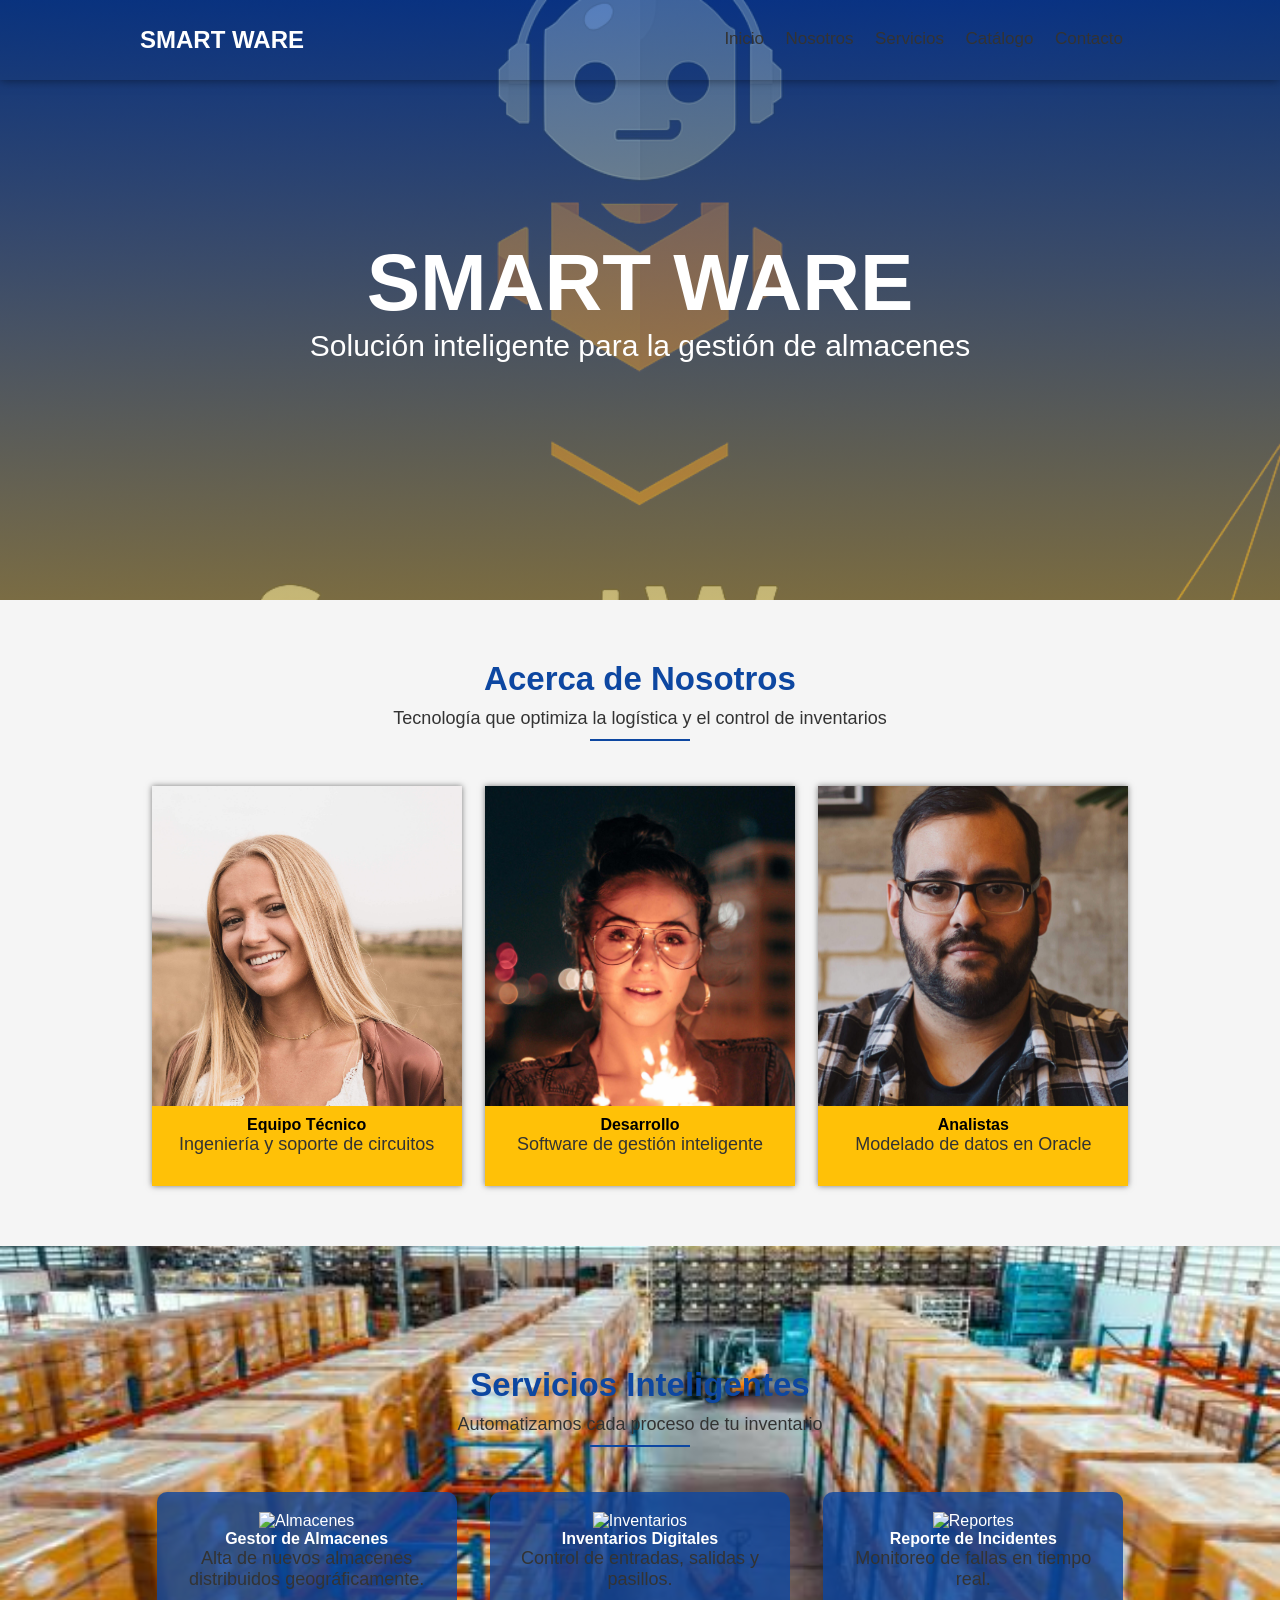
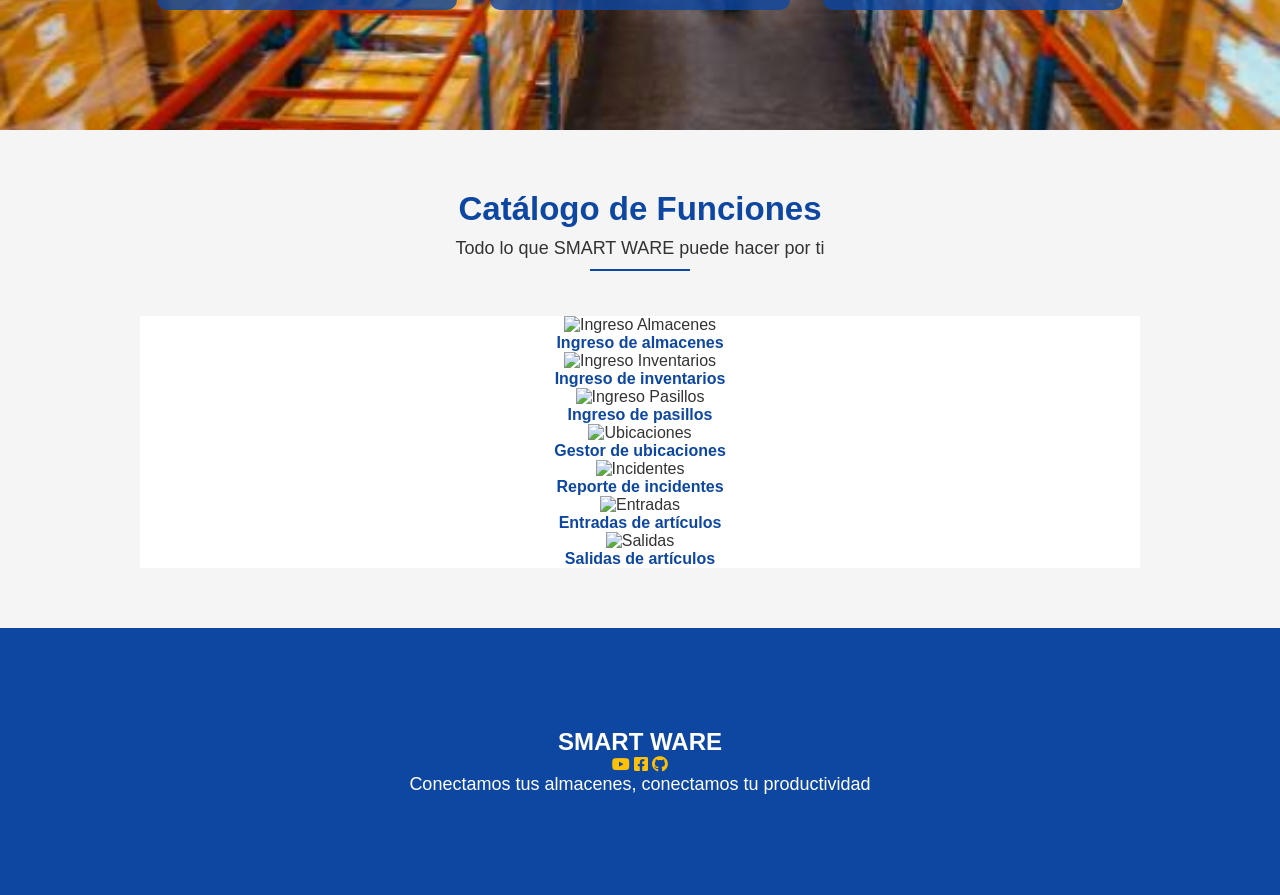
==== index.html @ bf8e1f06 "Add files via upload" ====
<!DOCTYPE html>
<html lang="es">
  <head>
    <meta charset="UTF-8" />
    <meta name="viewport" content="width=device-width, initial-scale=1.0" />
    <meta http-equiv="X-UA-Compatible" content="ie=edge" />
    <title>SMART WARE - Catálogo de Servicios</title>
    <link rel="stylesheet" href="estilos.css" />
    <link
      rel="stylesheet"
      href="https://use.fontawesome.com/releases/v5.3.1/css/all.css"
      integrity="sha384-mzrmE5qonljUremFsqc01SB46JvROS7bZs3IO2EmfFsd15uHvIt+Y8vEf7N7fWAU"
      crossorigin="anonymous"
    />
  </head>
  <body class="hidden">
    <div class="centrado" id="onload">
      <div class="lds-facebook">
        <div></div>
        <div></div>
        <div></div>
      </div>
    </div>
    <header>
      <nav id="nav" class="nav1">
        <div class="contenedor-nav">
          <div class="logo1">
            <h1 style="color: white; font-size: 24px;">SMART WARE</h1>
          </div>
          <div class="enlaces" id="enlaces">
            <a href="#" id="enlace-inicio" class="btn-header">Inicio</a>
            <a href="#equipo" id="enlace-equipo" class="btn-header">Nosotros</a>
            <a href="#servicio" id="enlace-servicio" class="btn-header">Servicios</a>
            <a href="#trabajo" id="enlace-trabajo" class="btn-header">Catálogo</a>
            <a href="#contacto" id="enlace-contacto" class="btn-header">Contacto</a>
          </div>
          <div class="icono" id="open">
            <span>&#9776;</span>
          </div>
        </div>
      </nav>
      <div class="textos">
        <h1>SMART WARE</h1>
        <h2>Solución inteligente para la gestión de almacenes</h2>
      </div>
    </header>
    <main>
      <section class="team contenedor" id="equipo">
        <h3>Acerca de Nosotros</h3>
        <p class="after">Tecnología que optimiza la logística y el control de inventarios</p>
        <div class="card">
          <div class="content-card">
            <div class="people">
              <img src="img/people1.jpg" alt="Equipo 1" />
            </div>
            <div class="texto-team">
              <h4>Equipo Técnico</h4>
              <p>Ingeniería y soporte de circuitos</p>
            </div>
          </div>
          <div class="content-card">
            <div class="people">
              <img src="img/people2.jpg" alt="Equipo 2" />
            </div>
            <div class="texto-team">
              <h4>Desarrollo</h4>
              <p>Software de gestión inteligente</p>
            </div>
          </div>
          <div class="content-card">
            <div class="people">
              <img src="img/people3.jpg" alt="Equipo 3" />
            </div>
            <div class="texto-team">
              <h4>Analistas</h4>
              <p>Modelado de datos en Oracle</p>
            </div>
          </div>
        </div>
      </section>
      <section class="about" id="servicio">
        <div class="contenedor">
          <h3>Servicios Inteligentes</h3>
          <p class="after">Automatizamos cada proceso de tu inventario</p>
          <div class="servicios">
            <div class="caja-servicios">
              <img src="img/almacen.png" alt="Almacenes" />
              <h4>Gestor de Almacenes</h4>
              <p>Alta de nuevos almacenes distribuidos geográficamente.</p>
            </div>
            <div class="caja-servicios">
              <img src="img/inventario.png" alt="Inventarios" />
              <h4>Inventarios Digitales</h4>
              <p>Control de entradas, salidas y pasillos.</p>
            </div>
            <div class="caja-servicios">
              <img src="img/reportes.png" alt="Reportes" />
              <h4>Reporte de Incidentes</h4>
              <p>Monitoreo de fallas en tiempo real.</p>
            </div>
          </div>
        </div>
      </section>
      <section class="work contenedor" id="trabajo">
        <h3>Catálogo de Funciones</h3>
        <p class="after">Todo lo que SMART WARE puede hacer por ti</p>
        <div class="galeria-work">
          <div class="cont-work">
            <div class="img-work">
              <img src="img/almacenes.jpg" alt="Ingreso Almacenes" />
            </div>
            <div class="textos-work">
              <h4>Ingreso de almacenes</h4>
            </div>
          </div>
          <div class="cont-work">
            <div class="img-work">
              <img src="img/inventarios.jpg" alt="Ingreso Inventarios" />
            </div>
            <div class="textos-work">
              <h4>Ingreso de inventarios</h4>
            </div>
          </div>
          <div class="cont-work">
            <div class="img-work">
              <img src="img/pasillos.jpg" alt="Ingreso Pasillos" />
            </div>
            <div class="textos-work">
              <h4>Ingreso de pasillos</h4>
            </div>
          </div>
          <div class="cont-work">
            <div class="img-work">
              <img src="img/ubicaciones.jpg" alt="Ubicaciones" />
            </div>
            <div class="textos-work">
              <h4>Gestor de ubicaciones</h4>
            </div>
          </div>
          <div class="cont-work">
            <div class="img-work">
              <img src="img/incidentes.jpg" alt="Incidentes" />
            </div>
            <div class="textos-work">
              <h4>Reporte de incidentes</h4>
            </div>
          </div>
          <div class="cont-work">
            <div class="img-work">
              <img src="img/entradas.jpg" alt="Entradas" />
            </div>
            <div class="textos-work">
              <h4>Entradas de artículos</h4>
            </div>
          </div>
          <div class="cont-work">
            <div class="img-work">
              <img src="img/salidas.jpg" alt="Salidas" />
            </div>
            <div class="textos-work">
              <h4>Salidas de artículos</h4>
            </div>
          </div>
        </div>
      </section>
    </main>
    <footer id="contacto">
      <div class="footer contenedor">
        <div class="marca-logo">
          <h2 style="color:white;">SMART WARE</h2>
        </div>
        <div class="iconos">
          <i class="fab fa-youtube"></i>
          <i class="fab fa-facebook-square"></i>
          <i class="fab fa-github"></i>
        </div>
        <p style="color:white;">Conectamos tus almacenes, conectamos tu productividad</p>
      </div>
    </footer>
    <script src="js/jquery.js"></script>
    <script src="js/main.js"></script>
    <script src="js/filtro.js"></script>
  </body>
</html>
---- estilos.css ----
:root {
  --color1: #FFC107; /* Amarillo-Naranjoso */
  --color2: #0D47A1; /* Azul oscuro */
  --color3: #ffffff; /* Blanco */
  --fondo: #F5F5F5;
  --titulos: 33px;
  --margenes: 60px;
  --espacios: 10px;
  --espacios-contenido: 45px;
}

* {
  margin: 0;
  padding: 0;
  box-sizing: border-box;
}

body {
  font-family: 'Open Sans', sans-serif;
  background: var(--fondo);
  color: #333;
}

img {
  vertical-align: top;
}

.hidden {
  overflow: hidden;
}

.centrado {
  position: fixed;
  width: 100vw;
  height: 100vh;
  background: #0D47A1;
  z-index: 100;
  display: flex;
  justify-content: center;
  align-items: center;
}

.lds-facebook div {
  background: var(--color1);
}

header {
  width: 100%;
  height: 600px;
  background: linear-gradient(to bottom, rgba(13, 71, 161, 0.7), rgba(255, 193, 7, 0.7)), url(img/C1.png);
  background-attachment: fixed;
  background-position: center;
  background-size: cover;
}

nav {
  width: 100%;
  position: fixed;
  box-shadow: 0 0 10px 0 rgba(0, 0, 0, 0.5);
  z-index: 1000;
}

.nav1 {
  background: transparent;
  height: 80px;
  color: #333;
}

.nav2 {
  background: #fff;
  height: 100px;
  color: #000;
}

.contenedor-nav {
  display: flex;
  margin: auto;
  width: 90%;
  justify-content: space-between;
  align-items: center;
  max-width: 1000px;
  height: inherit;
  overflow: hidden;
}

nav .enlaces a {
  display: inline-block;
  padding: 5px 0;
  margin-right: 17px;
  font-size: 17px;
  font-weight: 300;
  text-decoration: none;
  border-bottom: 3px solid transparent;
  color: inherit;
}

nav .enlaces a:hover {
  border-bottom: 3px solid var(--color1);
  transition: 0.6s;
}

.logo, .logo img {
  height: 80px;
}

.icono {
  display: none;
  font-size: 24px;
  padding: 23.5px 20px;
}

.textos {
  width: 100%;
  height: 100%;
  display: flex;
  justify-content: center;
  flex-direction: column;
  align-items: center;
  color: #fff;
  overflow: hidden;
  text-align: center;
}

.textos > h1 {
  font-size: 80px;
}

.textos > h2 {
  font-size: 30px;
  font-weight: 300;
}

.contenedor {
  margin: auto;
  padding: var(--margenes) 0;
  width: 90%;
  max-width: 1000px;
  text-align: center;
  overflow: hidden;
}

.contenedor h3 {
  font-size: var(--titulos);
  color: var(--color2);
  margin-bottom: var(--espacios);
}

.contenedor p {
  font-size: 18px;
  font-weight: 300;
  color: #333;
}

.after::after {
  content: '';
  display: block;
  margin: auto;
  margin-top: var(--espacios);
  width: 100px;
  height: 2px;
  background: var(--color2);
  margin-bottom: var(--espacios-contenido);
}

.card {
  display: flex;
  justify-content: space-around;
  flex-wrap: wrap;
}

.content-card {
  width: 31%;
  box-shadow: 0 0 6px 0 rgba(0, 0, 0, 0.5);
  overflow: hidden;
  height: 400px;
  background: #fff;
}

.people {
  height: 80%;
}

.content-card img {
  width: 100%;
  height: 100%;
  object-fit: cover;
}

.texto-team {
  height: 20%;
  width: 100%;
  padding: var(--espacios) 0;
  background: var(--color1);
  color: #000;
}

.about {
  background: url(img/C2.jpg);
  height: auto;
  background-size: cover;
  background-position: center;
  padding: 60px 0;
  color: #fff;
}

.servicios {
  display: flex;
  color: #fff;
  justify-content: space-between;
  margin: auto;
  flex-wrap: wrap;
}

.caja-servicios {
  width: 30%;
  margin: auto;
  text-align: center;
  background-color: rgba(13, 71, 161, 0.8);
  padding: 20px;
  border-radius: 10px;
}

.botones-work li {
  border: 1px solid var(--color2);
  color: var(--color2);
}

.botones-work li:hover,
.botones-work .active {
  background: var(--color2);
  color: #fff;
  cursor: pointer;
}

.cont-work {
  background: #fff;
}

.textos-work h4 {
  color: var(--color2);
}

footer {
  background: #0D47A1;
  color: #fff;
  padding: 40px 0;
  text-align: center;
}

footer p {
  color: #fff;
}

.fab {
  color: var(--color1);
}

@media screen and (max-width: 700px) {
  .nav2 {
    color: #fff;
  }
  .icono {
    display: block;
    cursor: pointer;
  }
  .enlaces {
    position: fixed;
    top: 80px;
    background: #0D47A1;
    left: 0;
    height: 100%;
    transition: 1s;
    width: 0;
    overflow: hidden;
  }
  .enlaces a {
    background: #1565C0;
    color: #fff;
  }
}

@media screen and (max-width: 500px) {
  .content-card,
  .caja-servicios,
  .cont-work,
  .marca-logo {
    width: 90%;
  }
}
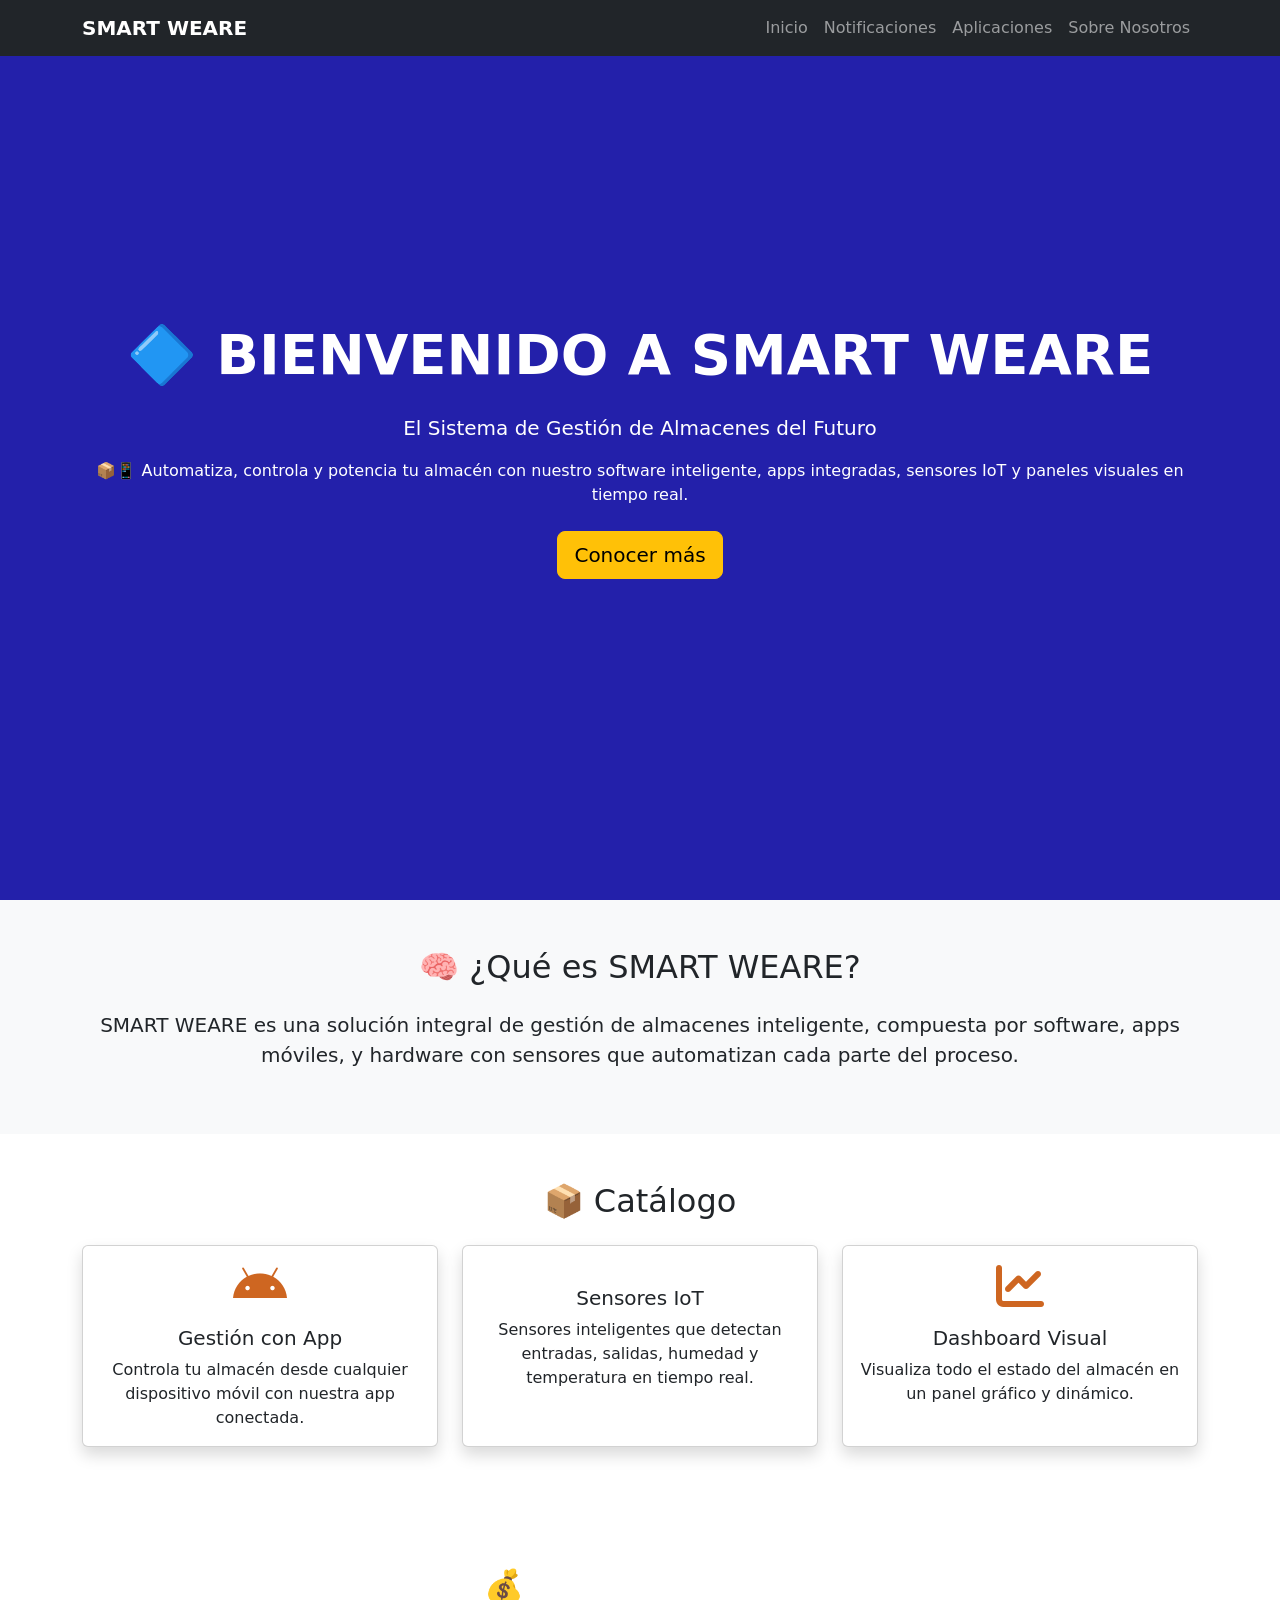
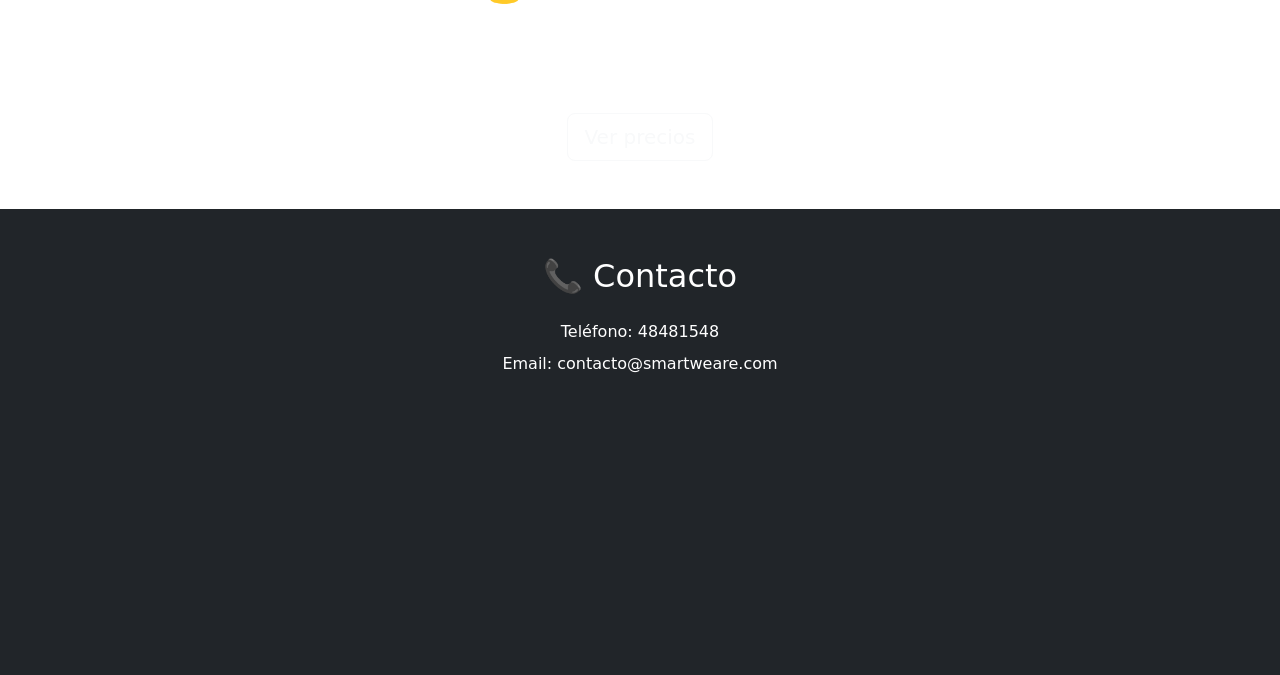
==== commit bf7b9017: "Add files via upload" ====
--- a/index.html
+++ b/index.html
@@ -3,182 +3,168 @@
   <head>
     <meta charset="UTF-8" />
     <meta name="viewport" content="width=device-width, initial-scale=1.0" />
-    <meta http-equiv="X-UA-Compatible" content="ie=edge" />
-    <title>SMART WARE - Catálogo de Servicios</title>
-    <link rel="stylesheet" href="estilos.css" />
+    <title>SMART WEARE</title>
+    <link href="css/bootstrap.min.css" rel="stylesheet" />
     <link
+      href="https://cdnjs.cloudflare.com/ajax/libs/font-awesome/6.4.0/css/all.min.css"
       rel="stylesheet"
-      href="https://use.fontawesome.com/releases/v5.3.1/css/all.css"
-      integrity="sha384-mzrmE5qonljUremFsqc01SB46JvROS7bZs3IO2EmfFsd15uHvIt+Y8vEf7N7fWAU"
-      crossorigin="anonymous"
     />
+    <style>
+      .hero {
+        background-color: #2320aa;
+        color: white;
+        height: 100vh;
+        display: flex;
+        align-items: center;
+      }
+      .catalogo .card i {
+        font-size: 3rem;
+        color: #ce6621;
+      }
+      .price-section {
+        background: url("img/costos.jpg") center/cover no-repeat fixed;
+        color: white;
+      }
+      .navbar-brand {
+        font-weight: bold;
+        text-transform: uppercase;
+      }
+    </style>
   </head>
-  <body class="hidden">
-    <div class="centrado" id="onload">
-      <div class="lds-facebook">
-        <div></div>
-        <div></div>
-        <div></div>
+  <body>
+    <!-- Navbar -->
+    <nav class="navbar navbar-expand-lg navbar-dark bg-dark fixed-top">
+      <div class="container">
+        <a class="navbar-brand" href="#">SMART WEARE</a>
+        <button
+          class="navbar-toggler"
+          type="button"
+          data-bs-toggle="collapse"
+          data-bs-target="#navContent"
+        >
+          <span class="navbar-toggler-icon"></span>
+        </button>
+        <div class="collapse navbar-collapse" id="navContent">
+          <ul class="navbar-nav ms-auto">
+            <li class="nav-item">
+              <a class="nav-link" href="#inicio">Inicio</a>
+            </li>
+            <li class="nav-item">
+              <a class="nav-link" href="#notificaciones.html">Notificaciones</a>
+            </li>
+            <li class="nav-item">
+              <a class="nav-link" href="#aplicaciones.html">Aplicaciones</a>
+            </li>
+            <li class="nav-item">
+              <a class="nav-link" href="#nosotros.html">Sobre Nosotros</a>
+            </li>
+          </ul>
+        </div>
       </div>
-    </div>
-    <header>
-      <nav id="nav" class="nav1">
-        <div class="contenedor-nav">
-          <div class="logo1">
-            <h1 style="color: white; font-size: 24px;">SMART WARE</h1>
-          </div>
-          <div class="enlaces" id="enlaces">
-            <a href="#" id="enlace-inicio" class="btn-header">Inicio</a>
-            <a href="#equipo" id="enlace-equipo" class="btn-header">Nosotros</a>
-            <a href="#servicio" id="enlace-servicio" class="btn-header">Servicios</a>
-            <a href="#trabajo" id="enlace-trabajo" class="btn-header">Catálogo</a>
-            <a href="#contacto" id="enlace-contacto" class="btn-header">Contacto</a>
-          </div>
-          <div class="icono" id="open">
-            <span>&#9776;</span>
-          </div>
-        </div>
-      </nav>
-      <div class="textos">
-        <h1>SMART WARE</h1>
-        <h2>Solución inteligente para la gestión de almacenes</h2>
+    </nav>
+
+    <!-- Hero -->
+    <section id="inicio" class="hero">
+      <div class="container text-center">
+        <h1 class="display-4 fw-bold">🔷 BIENVENIDO A SMART WEARE</h1>
+        <p class="lead mt-4">El Sistema de Gestión de Almacenes del Futuro</p>
+        <p class="mb-4">
+          📦📱 Automatiza, controla y potencia tu almacén con nuestro software
+          inteligente, apps integradas, sensores IoT y paneles visuales en
+          tiempo real.
+        </p>
+        <a href="#que-es" class="btn btn-warning btn-lg">Conocer más</a>
       </div>
-    </header>
-    <main>
-      <section class="team contenedor" id="equipo">
-        <h3>Acerca de Nosotros</h3>
-        <p class="after">Tecnología que optimiza la logística y el control de inventarios</p>
-        <div class="card">
-          <div class="content-card">
-            <div class="people">
-              <img src="img/people1.jpg" alt="Equipo 1" />
-            </div>
-            <div class="texto-team">
-              <h4>Equipo Técnico</h4>
-              <p>Ingeniería y soporte de circuitos</p>
+    </section>
+
+    <!-- ¿Qué es SMART WEARE? -->
+    <section id="que-es" class="py-5 bg-light">
+      <div class="container">
+        <h2 class="text-center mb-4">🧠 ¿Qué es SMART WEARE?</h2>
+        <p class="text-center lead">
+          SMART WEARE es una solución integral de gestión de almacenes
+          inteligente, compuesta por software, apps móviles, y hardware con
+          sensores que automatizan cada parte del proceso.
+        </p>
+      </div>
+    </section>
+
+    <!-- Catálogo -->
+    <section id="catalogo" class="py-5 catalogo">
+      <div class="container">
+        <h2 class="text-center mb-4">📦 Catálogo</h2>
+        <div class="row text-center">
+          <div class="col-md-4 mb-4">
+            <div class="card h-100 shadow">
+              <div class="card-body">
+                <i class="fab fa-android mb-3"></i>
+                <h5 class="card-title">Gestión con App</h5>
+                <p class="card-text">
+                  Controla tu almacén desde cualquier dispositivo móvil con
+                  nuestra app conectada.
+                </p>
+              </div>
             </div>
           </div>
-          <div class="content-card">
-            <div class="people">
-              <img src="img/people2.jpg" alt="Equipo 2" />
-            </div>
-            <div class="texto-team">
-              <h4>Desarrollo</h4>
-              <p>Software de gestión inteligente</p>
+          <div class="col-md-4 mb-4">
+            <div class="card h-100 shadow">
+              <div class="card-body">
+                <i class="fas fa-sensor-on mb-3"></i>
+                <h5 class="card-title">Sensores IoT</h5>
+                <p class="card-text">
+                  Sensores inteligentes que detectan entradas, salidas, humedad
+                  y temperatura en tiempo real.
+                </p>
+              </div>
             </div>
           </div>
-          <div class="content-card">
-            <div class="people">
-              <img src="img/people3.jpg" alt="Equipo 3" />
-            </div>
-            <div class="texto-team">
-              <h4>Analistas</h4>
-              <p>Modelado de datos en Oracle</p>
+          <div class="col-md-4 mb-4">
+            <div class="card h-100 shadow">
+              <div class="card-body">
+                <i class="fas fa-chart-line mb-3"></i>
+                <h5 class="card-title">Dashboard Visual</h5>
+                <p class="card-text">
+                  Visualiza todo el estado del almacén en un panel gráfico y
+                  dinámico.
+                </p>
+              </div>
             </div>
           </div>
         </div>
-      </section>
-      <section class="about" id="servicio">
-        <div class="contenedor">
-          <h3>Servicios Inteligentes</h3>
-          <p class="after">Automatizamos cada proceso de tu inventario</p>
-          <div class="servicios">
-            <div class="caja-servicios">
-              <img src="img/almacen.png" alt="Almacenes" />
-              <h4>Gestor de Almacenes</h4>
-              <p>Alta de nuevos almacenes distribuidos geográficamente.</p>
-            </div>
-            <div class="caja-servicios">
-              <img src="img/inventario.png" alt="Inventarios" />
-              <h4>Inventarios Digitales</h4>
-              <p>Control de entradas, salidas y pasillos.</p>
-            </div>
-            <div class="caja-servicios">
-              <img src="img/reportes.png" alt="Reportes" />
-              <h4>Reporte de Incidentes</h4>
-              <p>Monitoreo de fallas en tiempo real.</p>
-            </div>
-          </div>
+      </div>
+    </section>
+
+    <!-- Precio -->
+    <section id="precio" class="py-5 price-section text-center">
+      <div class="container">
+        <h2 class="mb-4">💰 Planes de Precio</h2>
+        <p class="lead mb-4">
+          Ofrecemos diferentes planes adaptados a tus necesidades, desde
+          almacenes pequeños hasta operaciones de gran escala.
+        </p>
+        <a href="#" class="btn btn-outline-light btn-lg">Ver precios</a>
+      </div>
+    </section>
+
+    <!-- Contacto -->
+    <section id="contacto" class="py-5 bg-dark text-white">
+      <div class="container text-center">
+        <h2 class="mb-4">📞 Contacto</h2>
+        <p class="mb-2">Teléfono: 48481548</p>
+        <p>Email: contacto@smartweare.com</p>
+        <div class="map-responsive mt-4">
+          <iframe
+            src="https://maps.google.com/maps?q=Mexico&t=&z=13&ie=UTF8&iwloc=&output=embed"
+            width="100%"
+            height="220"
+            style="border: 0"
+            allowfullscreen=""
+            loading="lazy"
+          ></iframe>
         </div>
-      </section>
-      <section class="work contenedor" id="trabajo">
-        <h3>Catálogo de Funciones</h3>
-        <p class="after">Todo lo que SMART WARE puede hacer por ti</p>
-        <div class="galeria-work">
-          <div class="cont-work">
-            <div class="img-work">
-              <img src="img/almacenes.jpg" alt="Ingreso Almacenes" />
-            </div>
-            <div class="textos-work">
-              <h4>Ingreso de almacenes</h4>
-            </div>
-          </div>
-          <div class="cont-work">
-            <div class="img-work">
-              <img src="img/inventarios.jpg" alt="Ingreso Inventarios" />
-            </div>
-            <div class="textos-work">
-              <h4>Ingreso de inventarios</h4>
-            </div>
-          </div>
-          <div class="cont-work">
-            <div class="img-work">
-              <img src="img/pasillos.jpg" alt="Ingreso Pasillos" />
-            </div>
-            <div class="textos-work">
-              <h4>Ingreso de pasillos</h4>
-            </div>
-          </div>
-          <div class="cont-work">
-            <div class="img-work">
-              <img src="img/ubicaciones.jpg" alt="Ubicaciones" />
-            </div>
-            <div class="textos-work">
-              <h4>Gestor de ubicaciones</h4>
-            </div>
-          </div>
-          <div class="cont-work">
-            <div class="img-work">
-              <img src="img/incidentes.jpg" alt="Incidentes" />
-            </div>
-            <div class="textos-work">
-              <h4>Reporte de incidentes</h4>
-            </div>
-          </div>
-          <div class="cont-work">
-            <div class="img-work">
-              <img src="img/entradas.jpg" alt="Entradas" />
-            </div>
-            <div class="textos-work">
-              <h4>Entradas de artículos</h4>
-            </div>
-          </div>
-          <div class="cont-work">
-            <div class="img-work">
-              <img src="img/salidas.jpg" alt="Salidas" />
-            </div>
-            <div class="textos-work">
-              <h4>Salidas de artículos</h4>
-            </div>
-          </div>
-        </div>
-      </section>
-    </main>
-    <footer id="contacto">
-      <div class="footer contenedor">
-        <div class="marca-logo">
-          <h2 style="color:white;">SMART WARE</h2>
-        </div>
-        <div class="iconos">
-          <i class="fab fa-youtube"></i>
-          <i class="fab fa-facebook-square"></i>
-          <i class="fab fa-github"></i>
-        </div>
-        <p style="color:white;">Conectamos tus almacenes, conectamos tu productividad</p>
       </div>
-    </footer>
-    <script src="js/jquery.js"></script>
-    <script src="js/main.js"></script>
-    <script src="js/filtro.js"></script>
+    </section>
+
+    <script src="https://cdn.jsdelivr.net/npm/bootstrap@5.3.3/dist/js/bootstrap.bundle.min.js"></script>
   </body>
 </html>
